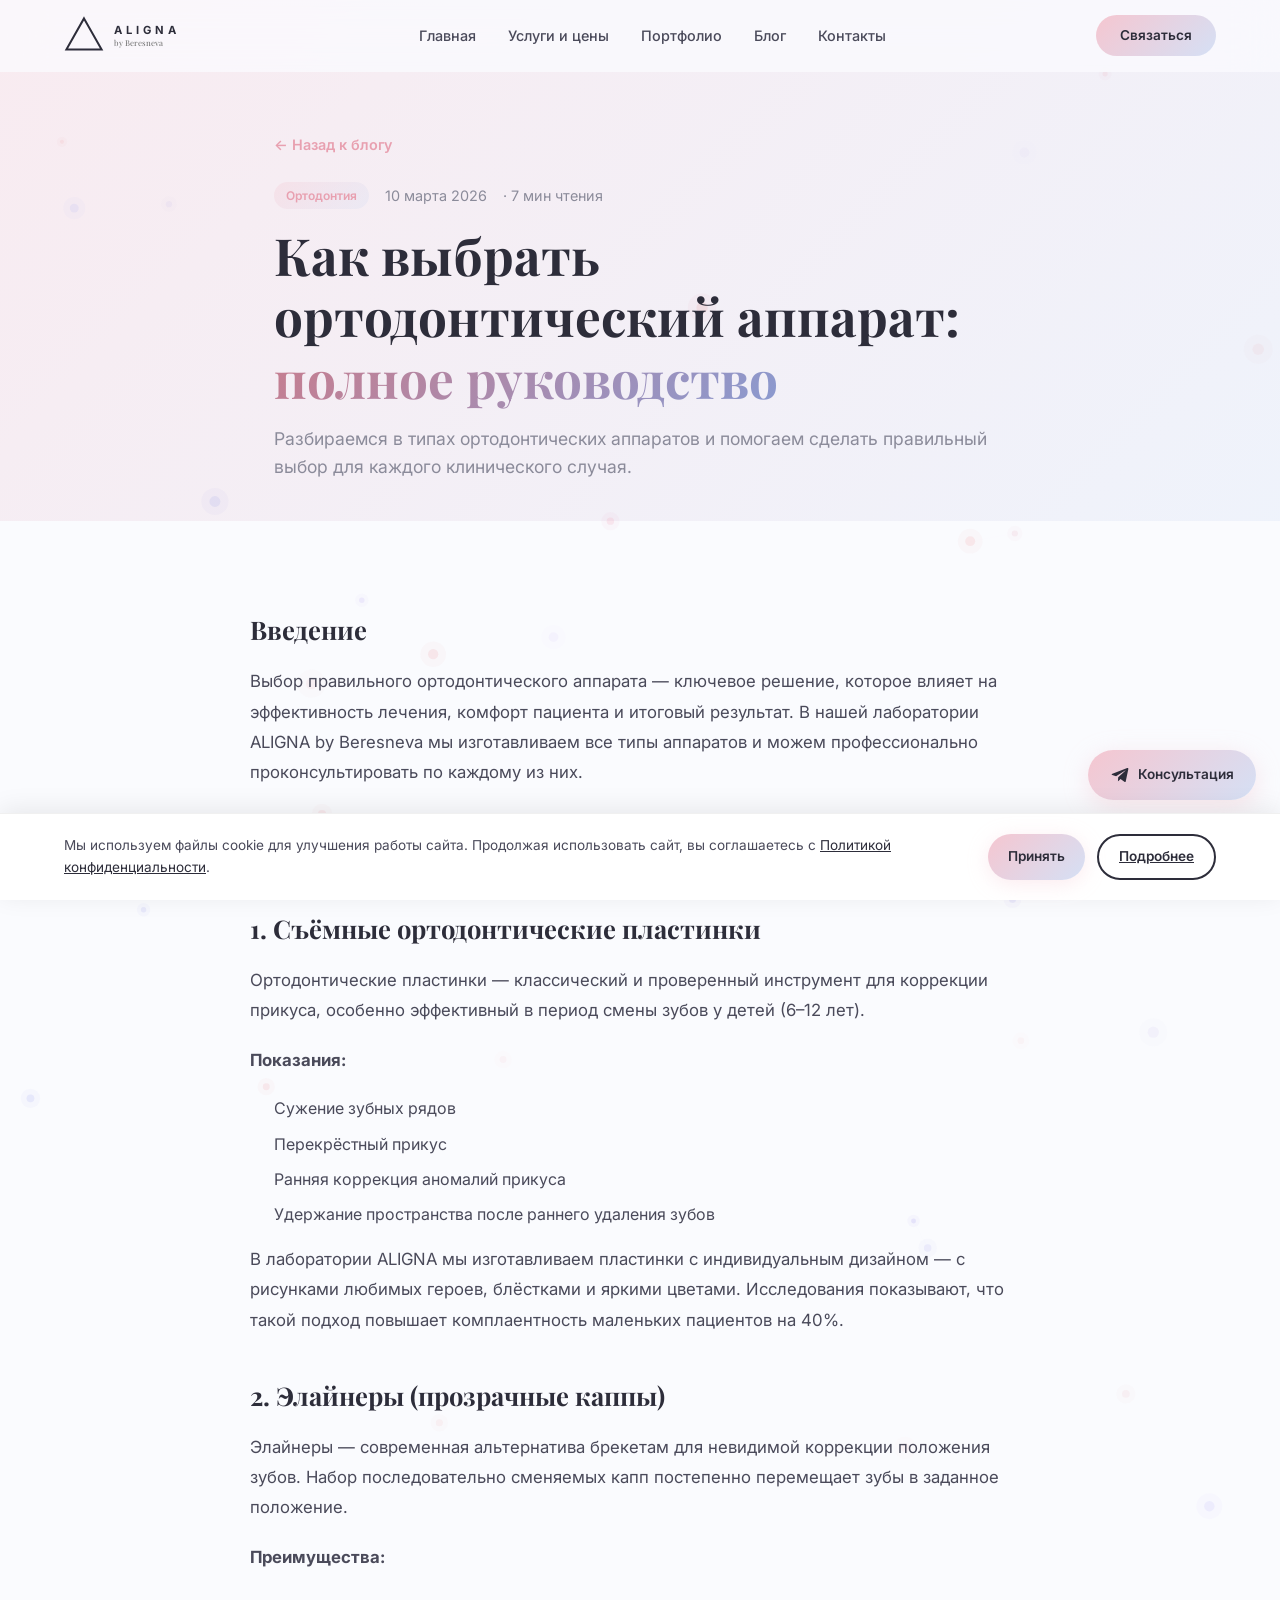
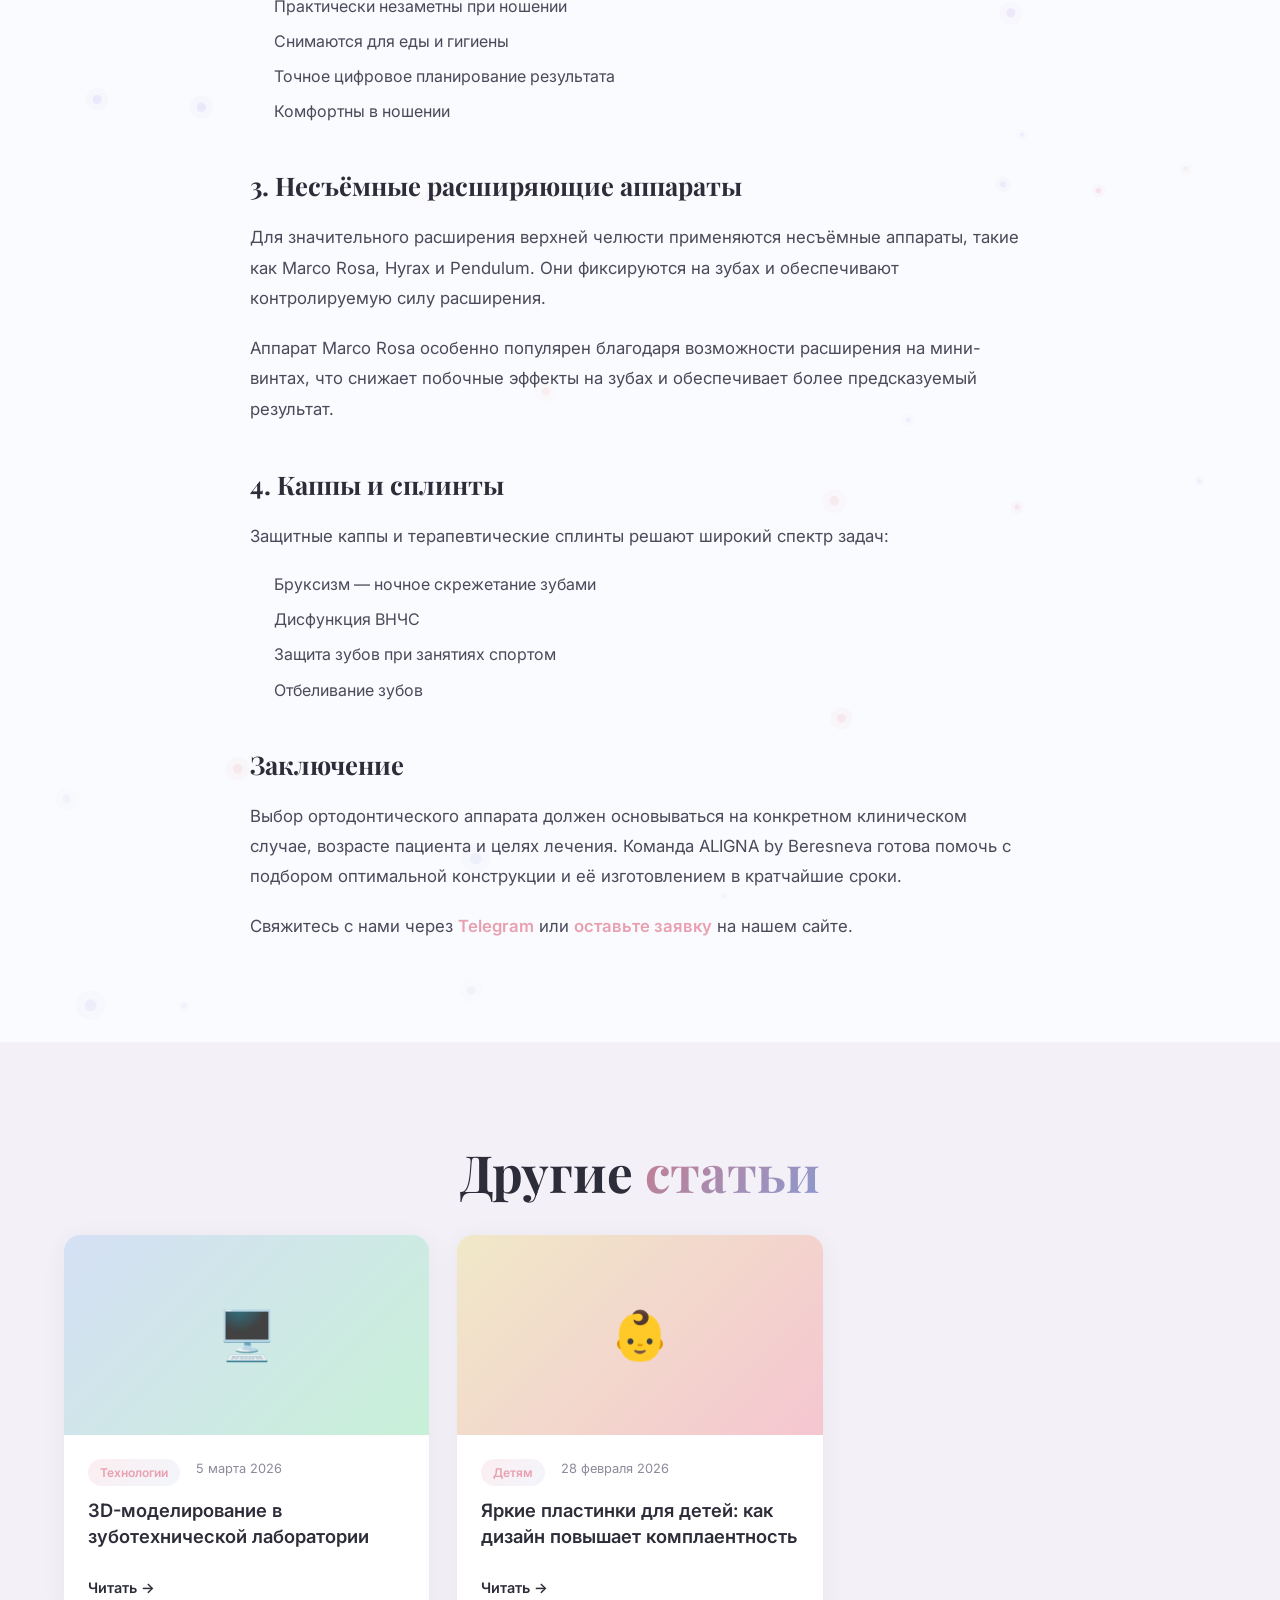
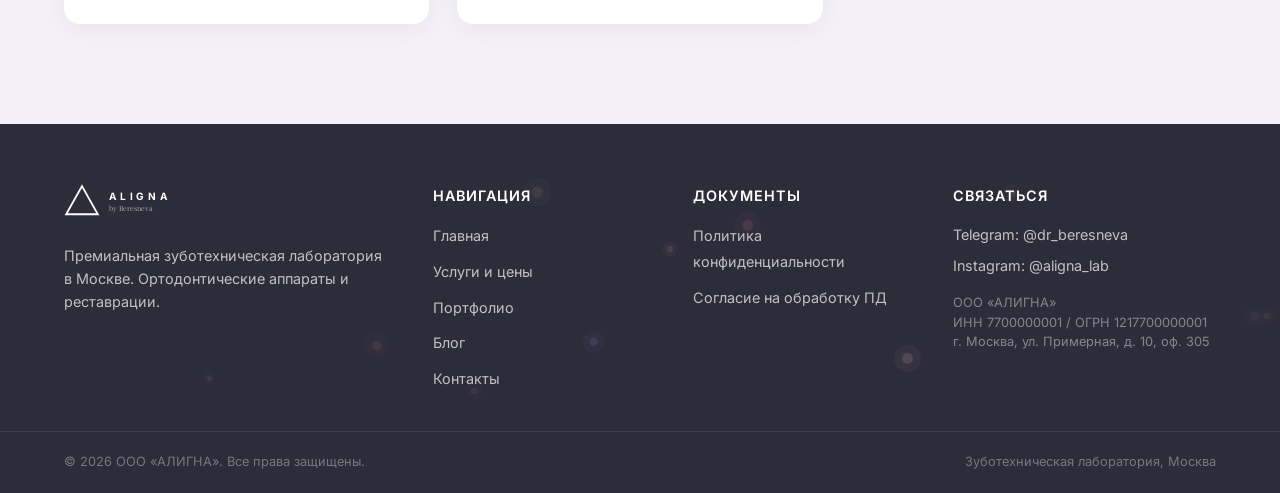
==== blog-post.html @ 059d2456 "ALIGNA Lab website v3" ====
<!DOCTYPE html>
<html lang="ru">
<head>
    <meta charset="UTF-8">
    <meta name="viewport" content="width=device-width, initial-scale=1.0">
    <title>Как выбрать ортодонтический аппарат — Блог ALIGNA</title>
    <meta name="description" content="Полное руководство по выбору ортодонтического аппарата. Сравниваем элайнеры, пластинки и несъёмные аппараты для разных клинических случаев.">
    <link rel="stylesheet" href="styles.css">
</head>
<body>
    <div class="preloader" id="preloader"><div class="preloader-spinner"></div></div>

    <section class="blog-post-hero">
        <div class="container" style="max-width: 780px;">
            <a href="blog.html" style="color: var(--pink-dark); font-weight: 600; font-size: 0.9rem;">← Назад к блогу</a>
            <div class="blog-post-meta" style="margin-top: 24px;">
                <span class="blog-card-tag">Ортодонтия</span>
                <span style="color: var(--gray); font-size: 0.9rem;">10 марта 2026</span>
                <span style="color: var(--gray); font-size: 0.9rem;">· 7 мин чтения</span>
            </div>
            <h1 class="section-title" style="margin-top: 12px;">Как выбрать ортодонтический аппарат: <span>полное руководство</span></h1>
            <p class="section-subtitle" style="max-width: 100%;">Разбираемся в типах ортодонтических аппаратов и помогаем сделать правильный выбор для каждого клинического случая.</p>
        </div>
    </section>

    <article class="blog-post-content container">
        <h2>Введение</h2>
        <p>Выбор правильного ортодонтического аппарата — ключевое решение, которое влияет на эффективность лечения, комфорт пациента и итоговый результат. В нашей лаборатории ALIGNA by Beresneva мы изготавливаем все типы аппаратов и можем профессионально проконсультировать по каждому из них.</p>
        <p>В этой статье мы подробно разберём основные типы ортодонтических конструкций, их показания и преимущества.</p>

        <h2>1. Съёмные ортодонтические пластинки</h2>
        <p>Ортодонтические пластинки — классический и проверенный инструмент для коррекции прикуса, особенно эффективный в период смены зубов у детей (6–12 лет).</p>
        <p><strong>Показания:</strong></p>
        <ul>
            <li>Сужение зубных рядов</li>
            <li>Перекрёстный прикус</li>
            <li>Ранняя коррекция аномалий прикуса</li>
            <li>Удержание пространства после раннего удаления зубов</li>
        </ul>
        <p>В лаборатории ALIGNA мы изготавливаем пластинки с индивидуальным дизайном — с рисунками любимых героев, блёстками и яркими цветами. Исследования показывают, что такой подход повышает комплаентность маленьких пациентов на 40%.</p>

        <h2>2. Элайнеры (прозрачные каппы)</h2>
        <p>Элайнеры — современная альтернатива брекетам для невидимой коррекции положения зубов. Набор последовательно сменяемых капп постепенно перемещает зубы в заданное положение.</p>
        <p><strong>Преимущества:</strong></p>
        <ul>
            <li>Практически незаметны при ношении</li>
            <li>Снимаются для еды и гигиены</li>
            <li>Точное цифровое планирование результата</li>
            <li>Комфортны в ношении</li>
        </ul>

        <h2>3. Несъёмные расширяющие аппараты</h2>
        <p>Для значительного расширения верхней челюсти применяются несъёмные аппараты, такие как Marco Rosa, Hyrax и Pendulum. Они фиксируются на зубах и обеспечивают контролируемую силу расширения.</p>
        <p>Аппарат Marco Rosa особенно популярен благодаря возможности расширения на мини-винтах, что снижает побочные эффекты на зубах и обеспечивает более предсказуемый результат.</p>

        <h2>4. Каппы и сплинты</h2>
        <p>Защитные каппы и терапевтические сплинты решают широкий спектр задач:</p>
        <ul>
            <li>Бруксизм — ночное скрежетание зубами</li>
            <li>Дисфункция ВНЧС</li>
            <li>Защита зубов при занятиях спортом</li>
            <li>Отбеливание зубов</li>
        </ul>

        <h2>Заключение</h2>
        <p>Выбор ортодонтического аппарата должен основываться на конкретном клиническом случае, возрасте пациента и целях лечения. Команда ALIGNA by Beresneva готова помочь с подбором оптимальной конструкции и её изготовлением в кратчайшие сроки.</p>
        <p>Свяжитесь с нами через <a href="https://t.me/dr_beresneva" target="_blank" style="color: var(--pink-dark); font-weight: 600;">Telegram</a> или <a href="contacts.html" style="color: var(--pink-dark); font-weight: 600;">оставьте заявку</a> на нашем сайте.</p>
    </article>

    <section class="section" style="background: var(--bg-alt);">
        <div class="container text-center">
            <h2 class="section-title">Другие <span>статьи</span></h2>
            <div class="blog-grid" style="margin-top: 32px; text-align: left;">
                <article class="blog-card">
                    <div class="blog-card-image" style="background: linear-gradient(135deg, #d5e0f5, #c8f0d8); display:flex; align-items:center; justify-content:center; font-size:3rem;">🖥️</div>
                    <div class="blog-card-body">
                        <div class="blog-card-meta">
                            <span class="blog-card-tag">Технологии</span>
                            <span>5 марта 2026</span>
                        </div>
                        <h3>3D-моделирование в зуботехнической лаборатории</h3>
                        <a href="blog-post.html" class="blog-card-link">Читать →</a>
                    </div>
                </article>
                <article class="blog-card">
                    <div class="blog-card-image" style="background: linear-gradient(135deg, #f0e8c8, #f5c6d0); display:flex; align-items:center; justify-content:center; font-size:3rem;">👶</div>
                    <div class="blog-card-body">
                        <div class="blog-card-meta">
                            <span class="blog-card-tag">Детям</span>
                            <span>28 февраля 2026</span>
                        </div>
                        <h3>Яркие пластинки для детей: как дизайн повышает комплаентность</h3>
                        <a href="blog-post.html" class="blog-card-link">Читать →</a>
                    </div>
                </article>
            </div>
        </div>
    </section>

    <script src="components.js"></script>
    <script src="script.js"></script>
</body>
</html>
---- styles.css ----
/* ===== ALIGNA Lab — Complete Stylesheet v2 ===== */

/* ── Google Fonts ── */
@import url('https://fonts.googleapis.com/css2?family=Inter:wght@300;400;500;600;700&family=Playfair+Display:ital,wght@0,400;0,600;0,700;1,400&display=swap');

/* ── Design Tokens ── */
:root {
    --pink: #F5C6D0;
    --pink-dark: #E8A0B0;
    --lavender: #D5E0F5;
    --lavender-dark: #B8C8E8;
    --bg: #FAFBFE;
    --bg-alt: #F3F0F8;
    --dark: #2D2D3A;
    --dark-light: #4A4A5A;
    --gray: #8B8B9A;
    --white: #FFFFFF;
    --gradient: linear-gradient(135deg, var(--pink), var(--lavender));
    --gradient-soft: linear-gradient(135deg, rgba(245,198,208,0.3), rgba(213,224,245,0.3));
    --gradient-text: linear-gradient(135deg, #C77D8E, #8A9AD0);
    --shadow: 0 4px 24px rgba(45,45,58,0.06);
    --shadow-lg: 0 12px 48px rgba(45,45,58,0.10);
    --shadow-glow: 0 0 40px rgba(245,198,208,0.3);
    --glass: rgba(255,255,255,0.65);
    --glass-border: rgba(255,255,255,0.35);
    --radius: 16px;
    --radius-sm: 10px;
    --radius-lg: 24px;
    --header-h: 72px;
    --transition: 0.35s cubic-bezier(0.4,0,0.2,1);
    --font: 'Inter', system-ui, sans-serif;
    --font-display: 'Playfair Display', Georgia, serif;
}

/* ── Reset ── */
*, *::before, *::after { box-sizing: border-box; margin: 0; padding: 0; }
html { scroll-behavior: smooth; font-size: 16px; }
body {
    font-family: var(--font);
    color: var(--dark);
    background: var(--bg);
    line-height: 1.6;
    overflow-x: hidden;
    -webkit-font-smoothing: antialiased;
}
a { color: inherit; text-decoration: none; }
img { max-width: 100%; height: auto; display: block; }
ul { list-style: none; }
button { cursor: pointer; border: none; background: none; font: inherit; }

/* ── Particles Canvas ── */
.particles-canvas {
    position: absolute;
    top: 0; left: 0;
    width: 100%; height: 100%;
    pointer-events: none;
    z-index: 0;
}

/* ── Utility ── */
.container { max-width: 1200px; margin: 0 auto; padding: 0 24px; position: relative; z-index: 1; }
.section { padding: 100px 0; position: relative; }
.section-label {
    display: inline-block;
    padding: 8px 20px;
    background: rgba(245,198,208,0.2);
    border-radius: 30px;
    font-size: 0.75rem;
    font-weight: 600;
    letter-spacing: 3px;
    text-transform: uppercase;
    color: var(--pink-dark);
    margin-bottom: 20px;
}
.section-title {
    font-family: var(--font-display);
    font-size: clamp(2rem, 5vw, 3.2rem);
    font-weight: 700;
    line-height: 1.2;
    margin-bottom: 16px;
}
.section-title span {
    background: var(--gradient-text);
    -webkit-background-clip: text;
    -webkit-text-fill-color: transparent;
    background-clip: text;
}
.section-subtitle {
    font-size: 1.1rem;
    color: var(--gray);
    max-width: 600px;
}
.text-center { text-align: center; }
.text-center .section-subtitle { margin: 0 auto; }

/* ── Buttons ── */
.btn {
    display: inline-flex;
    align-items: center;
    justify-content: center;
    gap: 8px;
    padding: 14px 32px;
    border-radius: 50px;
    font-weight: 600;
    font-size: 0.95rem;
    transition: var(--transition);
    white-space: nowrap;
}
.btn-primary {
    background: var(--gradient);
    color: var(--dark);
    box-shadow: 0 4px 20px rgba(245,198,208,0.35);
}
.btn-primary:hover { transform: translateY(-2px); box-shadow: var(--shadow-glow); }
.btn-outline {
    border: 2px solid var(--dark);
    color: var(--dark);
    background: transparent;
}
.btn-outline:hover { background: var(--dark); color: var(--white); }
.btn-header {
    padding: 10px 24px;
    background: var(--gradient);
    color: var(--dark);
    border-radius: 50px;
    font-weight: 600;
    font-size: 0.85rem;
}
.btn-header:hover { transform: translateY(-1px); box-shadow: var(--shadow-glow); }
.btn-sm { padding: 10px 20px; font-size: 0.85rem; }
.btn-white {
    background: var(--white);
    color: var(--dark);
}
.btn-white:hover { transform: translateY(-2px); box-shadow: var(--shadow-lg); }

/* ── Header ── */
.header {
    position: fixed;
    top: 0; left: 0; right: 0;
    z-index: 100;
    height: var(--header-h);
    background: rgba(250,251,254,0.8);
    backdrop-filter: blur(20px);
    -webkit-backdrop-filter: blur(20px);
    border-bottom: 1px solid transparent;
    transition: var(--transition);
}
.header.scrolled {
    background: rgba(250,251,254,0.95);
    border-bottom-color: rgba(0,0,0,0.06);
    box-shadow: 0 2px 20px rgba(0,0,0,0.04);
}
.header-inner {
    display: flex;
    align-items: center;
    justify-content: space-between;
    height: 100%;
}
.logo { display: flex; align-items: center; }
.logo-svg { height: 40px; width: auto; }
.nav-list { display: flex; gap: 32px; }
.nav-link {
    font-size: 0.9rem;
    font-weight: 500;
    color: var(--dark-light);
    position: relative;
    padding: 4px 0;
    transition: var(--transition);
}
.nav-link::after {
    content: '';
    position: absolute;
    bottom: -2px; left: 0;
    width: 0; height: 2px;
    background: var(--gradient);
    border-radius: 2px;
    transition: width 0.3s ease;
}
.nav-link:hover, .nav-link.active { color: var(--dark); }
.nav-link:hover::after, .nav-link.active::after { width: 100%; }

/* ── Burger ── */
.burger { display: none; width: 32px; height: 24px; position: relative; z-index: 110; }
.burger span {
    display: block; width: 100%; height: 2px;
    background: var(--dark); border-radius: 2px;
    position: absolute; left: 0;
    transition: var(--transition);
}
.burger span:nth-child(1) { top: 0; }
.burger span:nth-child(2) { top: 50%; transform: translateY(-50%); }
.burger span:nth-child(3) { bottom: 0; }
.burger.active span:nth-child(1) { top: 50%; transform: translateY(-50%) rotate(45deg); }
.burger.active span:nth-child(2) { opacity: 0; }
.burger.active span:nth-child(3) { bottom: 50%; transform: translateY(50%) rotate(-45deg); }

/* ── Mobile Menu ── */
.mobile-menu {
    position: fixed;
    top: 0; right: -100%;
    width: 100%; height: 100vh;
    background: rgba(250,251,254,0.98);
    backdrop-filter: blur(20px);
    z-index: 99;
    display: flex;
    align-items: center;
    justify-content: center;
    transition: right 0.4s cubic-bezier(0.4,0,0.2,1);
}
.mobile-menu.active { right: 0; }
.mobile-menu-list { text-align: center; }
.mobile-menu-link {
    display: block;
    font-family: var(--font-display);
    font-size: 2rem;
    padding: 16px 0;
    color: var(--dark);
    transition: var(--transition);
}
.mobile-menu-link:hover { color: var(--pink-dark); }

/* ── Preloader ── */
.preloader {
    position: fixed;
    inset: 0;
    z-index: 9999;
    background: var(--bg);
    display: flex;
    align-items: center;
    justify-content: center;
    transition: opacity 0.5s, visibility 0.5s;
}
.preloader.loaded { opacity: 0; visibility: hidden; pointer-events: none; }
.preloader-spinner {
    width: 48px; height: 48px;
    border: 3px solid var(--lavender);
    border-top-color: var(--pink);
    border-radius: 50%;
    animation: spin 0.8s linear infinite;
}
@keyframes spin { to { transform: rotate(360deg); } }

/* ── Hero ── */
.hero {
    min-height: 100vh;
    display: flex;
    align-items: center;
    padding-top: var(--header-h);
    position: relative;
    overflow: hidden;
}
.hero-bg {
    position: absolute;
    inset: 0;
    background: var(--gradient-soft);
    z-index: 0;
}
.hero-content {
    position: relative;
    z-index: 2;
    max-width: 700px;
}
.hero-label {
    display: inline-block;
    padding: 8px 20px;
    background: var(--white);
    border-radius: 30px;
    font-size: 0.8rem;
    font-weight: 600;
    color: var(--pink-dark);
    letter-spacing: 2px;
    text-transform: uppercase;
    margin-bottom: 24px;
    box-shadow: var(--shadow);
}
.hero-title {
    font-family: var(--font-display);
    font-size: clamp(2.8rem, 6vw, 4.5rem);
    font-weight: 700;
    line-height: 1.1;
    margin-bottom: 24px;
}
.hero-title span {
    background: var(--gradient-text);
    -webkit-background-clip: text;
    -webkit-text-fill-color: transparent;
    background-clip: text;
}
.hero-text {
    font-size: 1.15rem;
    color: var(--gray);
    line-height: 1.7;
    margin-bottom: 36px;
    max-width: 560px;
}
.hero-actions { display: flex; gap: 16px; flex-wrap: wrap; }
.hero-image {
    position: absolute;
    right: 2%;
    top: 55%;
    transform: translateY(-50%);
    width: 38%;
    max-width: 480px;
    z-index: 1;
    border-radius: var(--radius-lg);
    overflow: hidden;
    box-shadow: var(--shadow-lg);
}
.hero-image img {
    width: 100%;
    height: 100%;
    object-fit: cover;
}

/* ── Stats ── */
.stats {
    padding: 60px 0;
    background: var(--gradient-soft);
}
.stats-grid {
    display: grid;
    grid-template-columns: repeat(4, 1fr);
    gap: 32px;
    text-align: center;
}
.stat-item {}
.stat-number {
    font-family: var(--font-display);
    font-size: clamp(2.2rem, 4vw, 3.2rem);
    font-weight: 700;
    color: var(--dark);
    line-height: 1;
    margin-bottom: 8px;
}
.stat-label {
    font-size: 0.9rem;
    color: var(--gray);
}

/* ── About ── */
.about-grid {
    display: grid;
    grid-template-columns: 1fr 1fr;
    gap: 60px;
    align-items: center;
}
.about-image {
    border-radius: var(--radius-lg);
    overflow: hidden;
    box-shadow: var(--shadow-lg);
}
.about-image img { width: 100%; height: 100%; object-fit: cover; aspect-ratio: 4/3; }
.about-content {}
.about-text { font-size: 1.05rem; color: var(--dark-light); margin-bottom: 24px; line-height: 1.8; }
.about-features { display: flex; flex-direction: column; gap: 16px; margin-top: 32px; }
.about-feature {
    display: flex; gap: 16px; align-items: flex-start;
    padding: 16px 20px;
    background: var(--glass);
    backdrop-filter: blur(10px);
    border: 1px solid var(--glass-border);
    border-radius: var(--radius-sm);
    transition: var(--transition);
}
.about-feature:hover { transform: translateX(8px); box-shadow: var(--shadow); }
.about-feature-icon {
    width: 44px; height: 44px; min-width: 44px;
    border-radius: 12px;
    background: var(--gradient);
    display: flex; align-items: center; justify-content: center;
    font-size: 1.2rem;
}
.about-feature h4 { font-size: 0.95rem; font-weight: 600; margin-bottom: 4px; }
.about-feature p { font-size: 0.85rem; color: var(--gray); }

/* ── Services Cards (Home) ── */
.services-grid {
    display: grid;
    grid-template-columns: repeat(3, 1fr);
    gap: 24px;
    margin-top: 48px;
}
.service-card {
    background: var(--glass);
    backdrop-filter: blur(10px);
    border: 1px solid var(--glass-border);
    border-radius: var(--radius);
    padding: 32px 28px;
    transition: var(--transition);
    position: relative;
    overflow: hidden;
}
.service-card::before {
    content: '';
    position: absolute;
    top: 0; left: 0; right: 0;
    height: 3px;
    background: var(--gradient);
    opacity: 0;
    transition: var(--transition);
}
.service-card:hover {
    transform: translateY(-6px);
    box-shadow: var(--shadow-lg);
}
.service-card:hover::before { opacity: 1; }
.service-card-icon {
    width: 56px; height: 56px;
    border-radius: 14px;
    background: var(--gradient-soft);
    display: flex; align-items: center; justify-content: center;
    margin-bottom: 20px;
    font-size: 1.4rem;
    color: var(--pink-dark);
}
.service-card h3 { font-size: 1.1rem; font-weight: 600; margin-bottom: 12px; }
.service-card p { font-size: 0.9rem; color: var(--gray); line-height: 1.6; margin-bottom: 16px; }
.service-card-price {
    font-size: 0.85rem;
    font-weight: 600;
    color: var(--pink-dark);
}
.service-card-link {
    display: inline-flex;
    align-items: center;
    gap: 6px;
    font-size: 0.85rem;
    font-weight: 600;
    color: var(--dark);
    margin-top: 12px;
    transition: var(--transition);
}
.service-card-link:hover { color: var(--pink-dark); gap: 10px; }

/* ── Services Page: Pricing Tables ── */
.services-page-layout {
    display: grid;
    grid-template-columns: 260px 1fr;
    gap: 48px;
    align-items: start;
}
.services-sidebar {
    position: sticky;
    top: calc(var(--header-h) + 24px);
    background: var(--white);
    border-radius: var(--radius);
    padding: 24px;
    box-shadow: var(--shadow);
}
.sidebar-link {
    display: block;
    padding: 10px 16px;
    border-radius: var(--radius-sm);
    font-size: 0.9rem;
    font-weight: 500;
    color: var(--dark-light);
    transition: var(--transition);
    margin-bottom: 4px;
}
.sidebar-link:hover, .sidebar-link.active {
    background: var(--gradient-soft);
    color: var(--dark);
    font-weight: 600;
}
.price-category { margin-bottom: 48px; scroll-margin-top: calc(var(--header-h) + 24px); }
.price-category h2 {
    font-family: var(--font-display);
    font-size: 1.6rem;
    margin-bottom: 8px;
}
.price-category > p { color: var(--gray); font-size: 0.95rem; margin-bottom: 24px; }
.price-table {
    width: 100%;
    border-collapse: collapse;
    background: var(--white);
    border-radius: var(--radius);
    overflow: hidden;
    box-shadow: var(--shadow);
}
.price-table thead { background: var(--gradient-soft); }
.price-table th {
    padding: 14px 20px;
    text-align: left;
    font-weight: 600;
    font-size: 0.85rem;
    text-transform: uppercase;
    letter-spacing: 1px;
    color: var(--dark-light);
}
.price-table td {
    padding: 14px 20px;
    font-size: 0.95rem;
    border-bottom: 1px solid rgba(0,0,0,0.04);
}
.price-table tr:last-child td { border-bottom: none; }
.price-table tr:hover { background: rgba(245,198,208,0.05); }
.price-table .price { font-weight: 600; color: var(--dark); white-space: nowrap; }
.price-table .timeline { color: var(--gray); font-size: 0.85rem; white-space: nowrap; }

/* ── Portfolio ── */
.filter-bar {
    display: flex;
    gap: 12px;
    flex-wrap: wrap;
    justify-content: center;
    margin: 32px 0 40px;
}
.filter-btn {
    padding: 10px 24px;
    border-radius: 30px;
    font-size: 0.85rem;
    font-weight: 600;
    color: var(--dark-light);
    background: var(--white);
    border: 1px solid rgba(0,0,0,0.08);
    transition: var(--transition);
}
.filter-btn:hover, .filter-btn.active {
    background: var(--gradient);
    color: var(--dark);
    border-color: transparent;
}
.portfolio-grid {
    display: grid;
    grid-template-columns: repeat(auto-fill, minmax(280px, 1fr));
    gap: 20px;
}
.portfolio-item {
    border-radius: var(--radius);
    overflow: hidden;
    cursor: pointer;
    transition: var(--transition);
    position: relative;
    aspect-ratio: 1;
}
.portfolio-item::after {
    content: '';
    position: absolute;
    inset: 0;
    background: linear-gradient(180deg, transparent 50%, rgba(45,45,58,0.5));
    opacity: 0;
    transition: var(--transition);
}
.portfolio-item:hover::after { opacity: 1; }
.portfolio-item:hover { transform: scale(1.02); box-shadow: var(--shadow-lg); }
.portfolio-item img { width: 100%; height: 100%; object-fit: cover; }
.portfolio-item-label {
    position: absolute;
    bottom: 16px; left: 16px;
    color: var(--white);
    font-weight: 600;
    font-size: 0.9rem;
    z-index: 2;
    opacity: 0;
    transform: translateY(8px);
    transition: var(--transition);
}
.portfolio-item:hover .portfolio-item-label { opacity: 1; transform: translateY(0); }

/* ── Lightbox ── */
.lightbox {
    position: fixed;
    inset: 0;
    z-index: 1000;
    background: rgba(0,0,0,0.9);
    display: flex;
    align-items: center;
    justify-content: center;
    opacity: 0;
    visibility: hidden;
    transition: 0.3s;
    cursor: pointer;
}
.lightbox.active { opacity: 1; visibility: visible; }
.lightbox-img { max-width: 90%; max-height: 85vh; border-radius: var(--radius-sm); cursor: default; }
.lightbox-caption {
    position: absolute;
    bottom: 24px;
    color: var(--white);
    font-size: 1rem;
    text-align: center;
}
.lightbox-close {
    position: absolute;
    top: 24px; right: 24px;
    font-size: 2rem;
    color: var(--white);
    cursor: pointer;
    width: 48px; height: 48px;
    display: flex; align-items: center; justify-content: center;
}

/* ── Process Timeline ── */
.timeline { max-width: 700px; margin: 48px auto 0; position: relative; }
.timeline::before {
    content: '';
    position: absolute;
    top: 32px; bottom: 32px; left: 31px;
    width: 2px;
    background: var(--gradient);
    z-index: 0;
}
.timeline-step {
    display: flex;
    gap: 24px;
    align-items: flex-start;
    margin-bottom: 40px;
    position: relative;
}
.timeline-step:last-child { margin-bottom: 0; }
.timeline-num {
    width: 64px; height: 64px; min-width: 64px;
    border-radius: 50%;
    background: var(--bg-alt);
    border: 3px solid var(--pink);
    display: flex; align-items: center; justify-content: center;
    font-family: var(--font-display);
    font-size: 1.3rem;
    font-weight: 700;
    color: var(--pink-dark);
    z-index: 2;
    position: relative;
}
.timeline-content { padding-top: 16px; }
.timeline-content h3 { font-size: 1.1rem; font-weight: 600; margin-bottom: 6px; }
.timeline-content p { font-size: 0.95rem; color: var(--gray); line-height: 1.6; }

/* ── CTA Section ── */
.cta-section {
    padding: 80px 0;
    background: var(--gradient);
    text-align: center;
    position: relative;
}
.cta-section h2 {
    font-family: var(--font-display);
    font-size: clamp(1.8rem, 4vw, 2.8rem);
    font-weight: 700;
    margin-bottom: 16px;
    color: var(--dark);
}
.cta-section p { color: var(--dark-light); font-size: 1.1rem; margin-bottom: 32px; }
.cta-actions { display: flex; gap: 16px; justify-content: center; flex-wrap: wrap; }

/* ── Blog Cards ── */
.blog-grid {
    display: grid;
    grid-template-columns: repeat(auto-fill, minmax(320px, 1fr));
    gap: 28px;
    margin-top: 40px;
}
.blog-card {
    background: var(--white);
    border-radius: var(--radius);
    overflow: hidden;
    box-shadow: var(--shadow);
    transition: var(--transition);
}
.blog-card:hover { transform: translateY(-6px); box-shadow: var(--shadow-lg); }
.blog-card-image {
    height: 200px;
    background: var(--gradient-soft);
    overflow: hidden;
}
.blog-card-image img { width: 100%; height: 100%; object-fit: cover; transition: transform 0.5s; }
.blog-card:hover .blog-card-image img { transform: scale(1.05); }
.blog-card-body { padding: 24px; }
.blog-card-meta {
    display: flex;
    gap: 16px;
    font-size: 0.8rem;
    color: var(--gray);
    margin-bottom: 12px;
}
.blog-card-tag {
    padding: 4px 12px;
    background: var(--gradient-soft);
    border-radius: 20px;
    font-size: 0.75rem;
    font-weight: 600;
    color: var(--pink-dark);
}
.blog-card h3 { font-size: 1.15rem; font-weight: 600; margin-bottom: 10px; line-height: 1.4; }
.blog-card p { font-size: 0.9rem; color: var(--gray); line-height: 1.6; }
.blog-card-link {
    display: inline-flex;
    align-items: center;
    gap: 6px;
    margin-top: 16px;
    font-weight: 600;
    font-size: 0.9rem;
    color: var(--dark);
    transition: var(--transition);
}
.blog-card-link:hover { gap: 10px; color: var(--pink-dark); }

/* ── Blog Post Page ── */
.blog-post-hero {
    padding: calc(var(--header-h) + 60px) 0 40px;
    background: var(--gradient-soft);
}
.blog-post-meta { display: flex; gap: 16px; align-items: center; margin-bottom: 16px; flex-wrap: wrap; }
.blog-post-content {
    max-width: 780px;
    margin: 0 auto;
    padding: 48px 0 80px;
}
.blog-post-content h2 {
    font-family: var(--font-display);
    font-size: 1.6rem;
    margin: 40px 0 16px;
}
.blog-post-content p { font-size: 1.05rem; line-height: 1.8; margin-bottom: 20px; color: var(--dark-light); }
.blog-post-content ul, .blog-post-content ol {
    margin: 16px 0;
    padding-left: 24px;
}
.blog-post-content li { margin-bottom: 8px; line-height: 1.7; color: var(--dark-light); }

/* ── Contacts ── */
.contacts-grid {
    display: grid;
    grid-template-columns: 1fr 1fr;
    gap: 48px;
    align-items: start;
}
.contact-info-list { display: flex; flex-direction: column; gap: 20px; margin-top: 32px; }
.contact-info-item {
    display: flex; gap: 16px; align-items: flex-start;
    padding: 20px;
    background: var(--glass);
    backdrop-filter: blur(10px);
    border: 1px solid var(--glass-border);
    border-radius: var(--radius-sm);
    transition: var(--transition);
}
.contact-info-item:hover { transform: translateX(6px); box-shadow: var(--shadow); }
.contact-icon {
    width: 48px; height: 48px; min-width: 48px;
    border-radius: 12px;
    background: var(--gradient);
    display: flex; align-items: center; justify-content: center;
    font-size: 1.2rem;
}
.contact-info-item h4 { font-size: 0.95rem; font-weight: 600; margin-bottom: 4px; }
.contact-info-item p, .contact-info-item a { font-size: 0.9rem; color: var(--gray); }
.contact-info-item a:hover { color: var(--dark); }

/* ── Contact Form ── */
.contact-form {
    background: var(--white);
    padding: 40px;
    border-radius: var(--radius);
    box-shadow: var(--shadow);
}
.contact-form h3 {
    font-family: var(--font-display);
    font-size: 1.5rem;
    margin-bottom: 24px;
}
.form-group { margin-bottom: 20px; }
.form-group label {
    display: block;
    font-size: 0.85rem;
    font-weight: 600;
    margin-bottom: 8px;
    color: var(--dark-light);
}
.form-group input,
.form-group textarea,
.form-group select {
    width: 100%;
    padding: 14px 18px;
    border: 1px solid rgba(0,0,0,0.1);
    border-radius: var(--radius-sm);
    font-size: 0.95rem;
    font-family: var(--font);
    transition: var(--transition);
    background: var(--bg);
}
.form-group input:focus,
.form-group textarea:focus,
.form-group select:focus {
    outline: none;
    border-color: var(--pink);
    box-shadow: 0 0 0 3px rgba(245,198,208,0.2);
}
.form-group textarea { resize: vertical; min-height: 120px; }
.form-row { display: grid; grid-template-columns: 1fr 1fr; gap: 16px; }
.form-consent {
    display: flex;
    gap: 10px;
    align-items: flex-start;
    font-size: 0.85rem;
    color: var(--gray);
    margin-bottom: 20px;
}
.form-consent input[type="checkbox"] {
    width: 18px; height: 18px; min-width: 18px;
    margin-top: 2px;
    accent-color: var(--pink);
}
.form-consent a { color: var(--dark); text-decoration: underline; }
.form-success { text-align: center; padding: 40px 0; }
.form-success-icon {
    width: 64px; height: 64px;
    border-radius: 50%;
    background: var(--gradient);
    display: flex; align-items: center; justify-content: center;
    font-size: 1.5rem;
    margin: 0 auto 16px;
}
.form-success h3 { font-family: var(--font-display); font-size: 1.5rem; margin-bottom: 8px; }
.form-success p { color: var(--gray); }

/* ── Legal Pages ── */
.legal-page {
    padding: calc(var(--header-h) + 60px) 0 80px;
}
.legal-page h1 {
    font-family: var(--font-display);
    font-size: clamp(1.8rem, 4vw, 2.5rem);
    margin-bottom: 8px;
}
.legal-page .legal-date { color: var(--gray); font-size: 0.9rem; margin-bottom: 32px; }
.legal-content h2 { font-size: 1.3rem; font-weight: 600; margin: 32px 0 12px; }
.legal-content p, .legal-content li { font-size: 0.95rem; color: var(--dark-light); line-height: 1.8; margin-bottom: 12px; }
.legal-content ul { padding-left: 20px; }
.legal-content li { margin-bottom: 8px; list-style: disc; }

/* ── Cookie Banner ── */
.cookie-banner {
    position: fixed;
    bottom: 0; left: 0; right: 0;
    z-index: 500;
    background: var(--white);
    border-top: 1px solid rgba(0,0,0,0.06);
    box-shadow: 0 -4px 24px rgba(0,0,0,0.08);
    padding: 20px 0;
    transform: translateY(100%);
    transition: transform 0.4s cubic-bezier(0.4,0,0.2,1);
}
.cookie-banner.visible { transform: translateY(0); }
.cookie-banner-inner {
    max-width: 1200px;
    margin: 0 auto;
    padding: 0 24px;
    display: flex;
    align-items: center;
    justify-content: space-between;
    gap: 24px;
}
.cookie-banner-inner p { font-size: 0.85rem; color: var(--dark-light); }
.cookie-banner-inner a { text-decoration: underline; color: var(--dark); }
.cookie-banner-actions { display: flex; gap: 12px; flex-shrink: 0; }

/* ── Footer ── */
.footer {
    background: var(--dark);
    color: rgba(255,255,255,0.7);
    padding: 60px 0 0;
}
.footer-inner {
    display: grid;
    grid-template-columns: 1.5fr 1fr 1fr 1.2fr;
    gap: 40px;
}
.footer-logo { height: 36px; width: auto; margin-bottom: 16px; }
.footer-desc { font-size: 0.9rem; line-height: 1.6; }
.footer-links h4, .footer-contact h4 {
    color: var(--white);
    font-size: 0.9rem;
    font-weight: 600;
    margin-bottom: 16px;
    text-transform: uppercase;
    letter-spacing: 1px;
}
.footer-links ul { display: flex; flex-direction: column; gap: 10px; }
.footer-links a {
    font-size: 0.9rem;
    transition: var(--transition);
}
.footer-links a:hover { color: var(--white); }
.footer-contact a {
    display: block;
    font-size: 0.9rem;
    margin-bottom: 8px;
    transition: var(--transition);
}
.footer-contact a:hover { color: var(--white); }
.footer-legal {
    font-size: 0.8rem;
    margin-top: 16px;
    opacity: 0.6;
    line-height: 1.5;
}
.footer-bottom {
    border-top: 1px solid rgba(255,255,255,0.1);
    margin-top: 40px;
    padding: 20px 0;
}
.footer-bottom-inner {
    display: flex;
    justify-content: space-between;
    align-items: center;
    font-size: 0.8rem;
    opacity: 0.5;
}

/* ── Reveal Animations ── */
.reveal {
    opacity: 0;
    transform: translateY(30px);
    transition: opacity 0.7s ease, transform 0.7s ease, filter 0.8s ease;
}
.reveal.revealed { opacity: 1; transform: translateY(0); }
.reveal-delay-1 { transition-delay: 0.1s; }
.reveal-delay-2 { transition-delay: 0.2s; }
.reveal-delay-3 { transition-delay: 0.3s; }

/* ── Blur Reveal for Images ── */
.reveal img,
.about-image.reveal img,
.portfolio-item.reveal img,
.hero-image img {
    filter: blur(12px);
    transition: filter 1s ease;
}
.reveal.revealed img,
.hero-image.loaded img {
    filter: blur(0);
}

/* ── Floating Telegram Button ── */
.floating-telegram {
    position: fixed;
    right: 24px;
    bottom: 100px;
    z-index: 400;
    display: flex;
    align-items: center;
    gap: 8px;
    padding: 14px 22px;
    background: var(--gradient);
    color: var(--dark);
    border-radius: 50px;
    font-weight: 600;
    font-size: 0.85rem;
    box-shadow: 0 6px 24px rgba(245,198,208,0.4);
    transition: var(--transition);
    text-decoration: none;
}
.floating-telegram:hover {
    transform: translateY(-3px) scale(1.03);
    box-shadow: 0 8px 32px rgba(245,198,208,0.6);
}
.floating-telegram svg {
    width: 20px;
    height: 20px;
    flex-shrink: 0;
}

/* ── Page Header for Inner Pages ── */
.page-header {
    padding: calc(var(--header-h) + 60px) 0 50px;
    background: var(--gradient-soft);
    text-align: center;
}

/* ── Responsive ── */
@media (max-width: 1024px) {
    .hero-image { display: none; }
    .hero-content { max-width: 100%; }
    .services-page-layout { grid-template-columns: 1fr; }
    .services-sidebar {
        position: relative;
        top: 0;
        display: flex;
        flex-wrap: wrap;
        gap: 8px;
        padding: 16px;
    }
    .sidebar-link { margin-bottom: 0; }
    .footer-inner { grid-template-columns: 1fr 1fr; gap: 32px; }
    .about-grid { gap: 40px; }
}

@media (max-width: 768px) {
    .section { padding: 60px 0; }
    .nav { display: none; }
    .btn-header { display: none; }
    .burger { display: block; }
    .stats-grid { grid-template-columns: repeat(2, 1fr); gap: 24px; }
    .about-grid { grid-template-columns: 1fr; }
    .services-grid { grid-template-columns: 1fr; }
    .contacts-grid { grid-template-columns: 1fr; }
    .footer-inner { grid-template-columns: 1fr; gap: 32px; }
    .footer-bottom-inner { flex-direction: column; gap: 8px; text-align: center; }
    .hero-actions { flex-direction: column; }
    .hero-actions .btn { width: 100%; justify-content: center; }
    .cookie-banner-inner { flex-direction: column; align-items: flex-start; }
    .blog-grid { grid-template-columns: 1fr; }
    .form-row { grid-template-columns: 1fr; }
    .price-table { font-size: 0.85rem; }
    .price-table th, .price-table td { padding: 10px 12px; }
    .timeline::before { left: 24px; }
    .timeline-num { width: 50px; height: 50px; min-width: 50px; font-size: 1.1rem; }
    .floating-telegram span { display: none; }
    .floating-telegram { padding: 14px; border-radius: 50%; }
}

@media (max-width: 480px) {
    .container { padding: 0 16px; }
    .section-title { font-size: 1.8rem; }
    .filter-bar { gap: 8px; }
    .filter-btn { padding: 8px 16px; font-size: 0.8rem; }
}
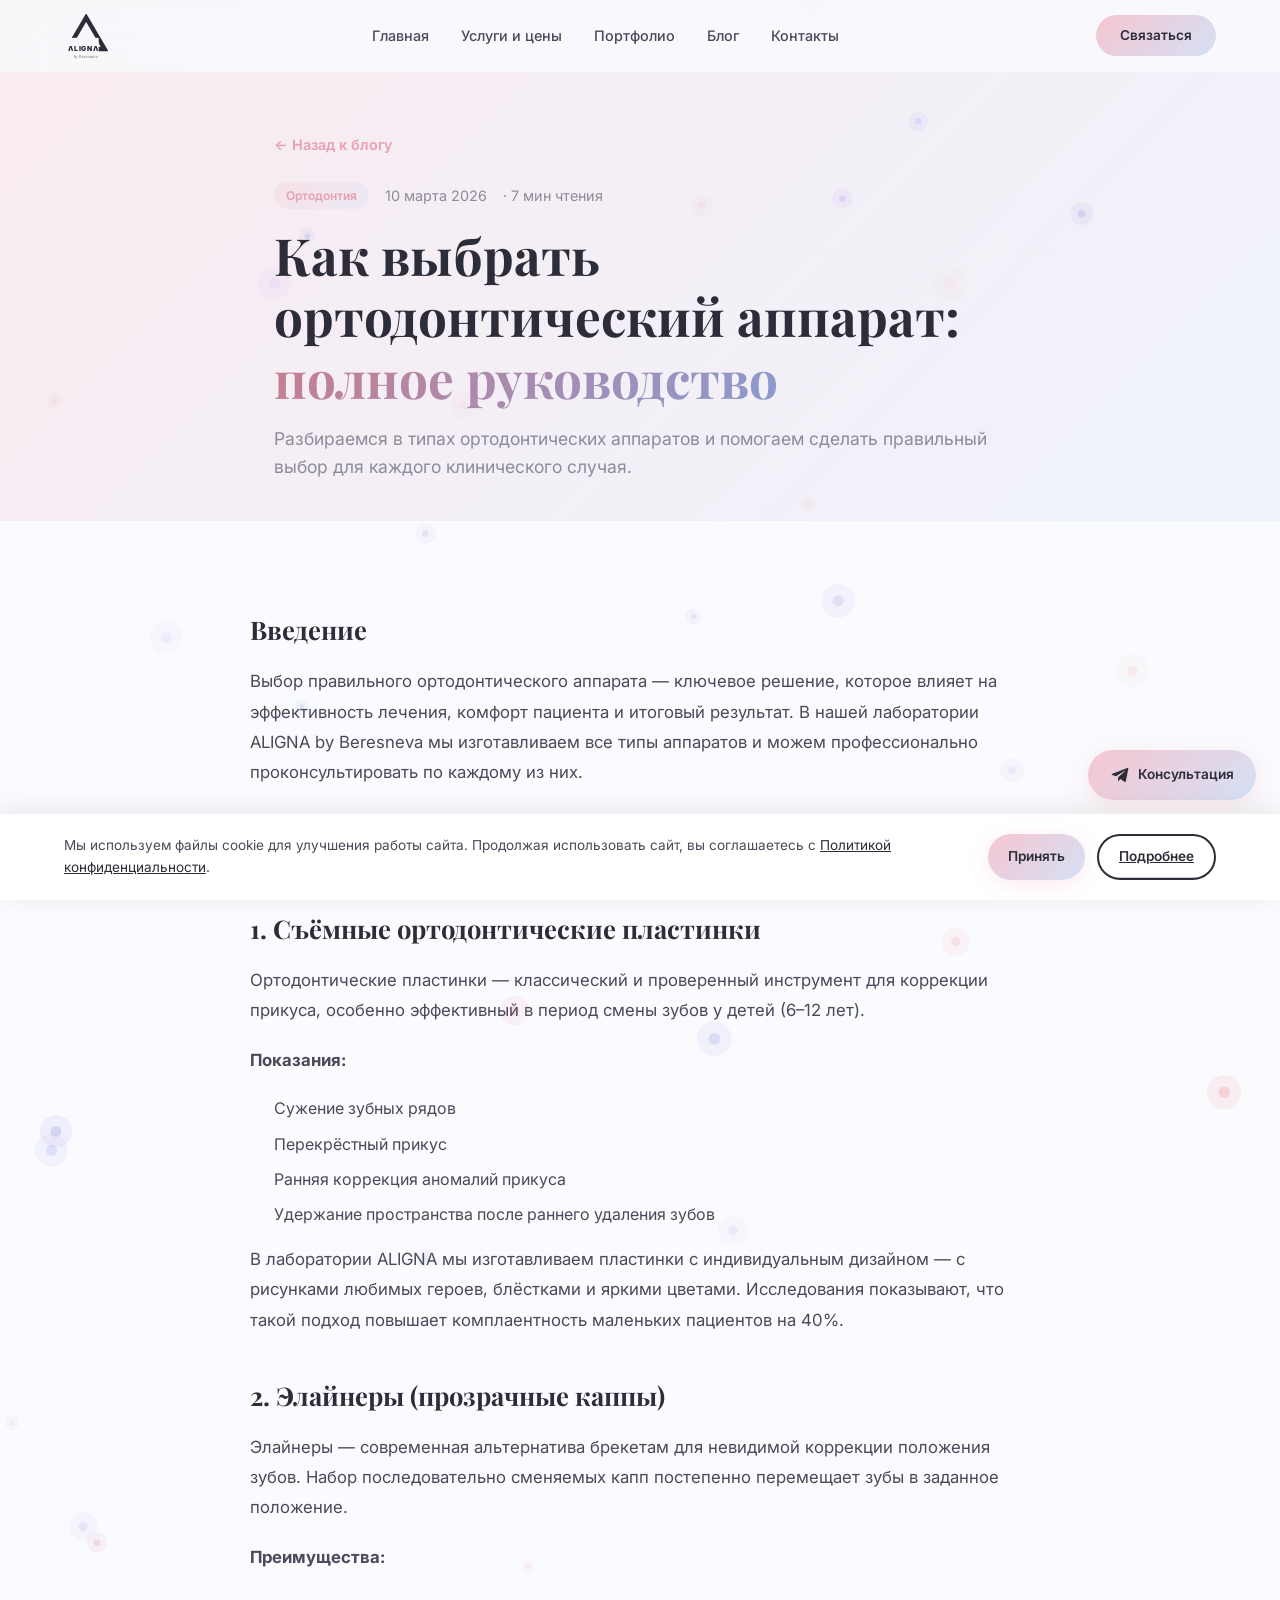
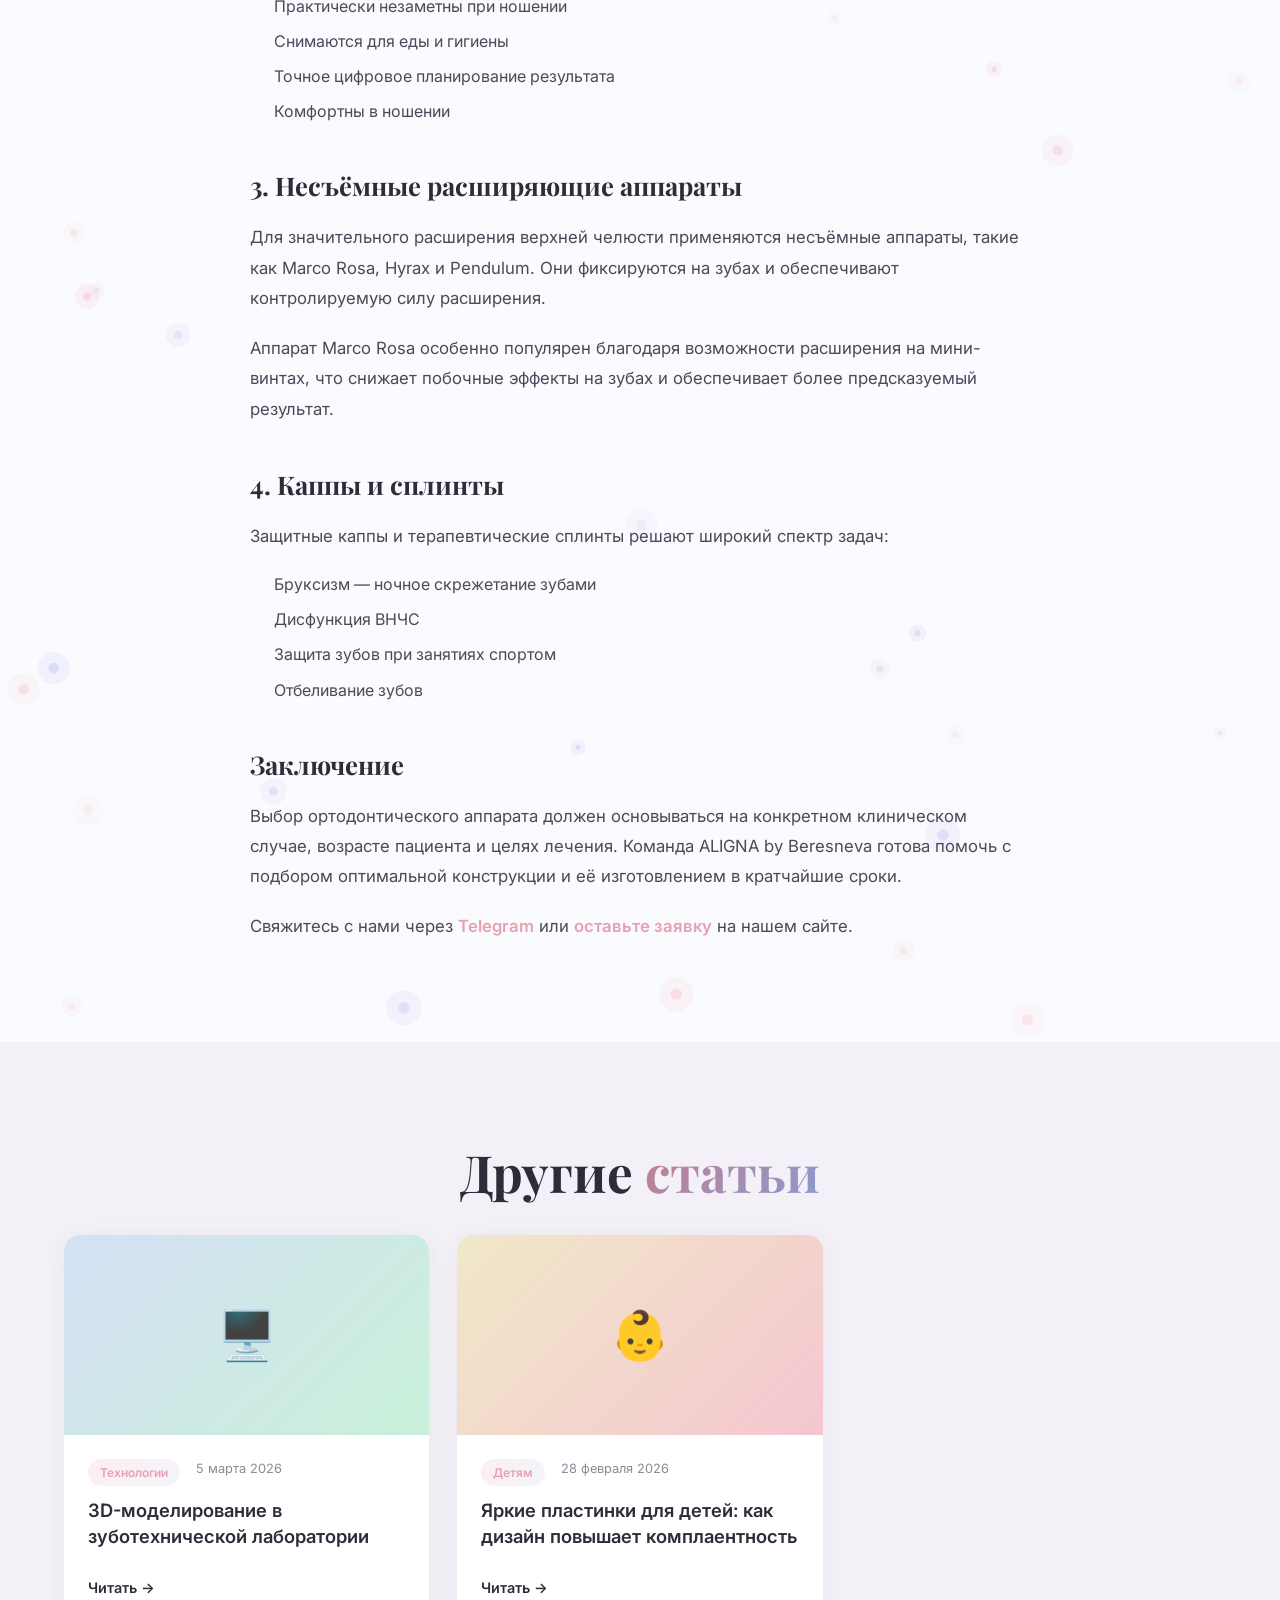
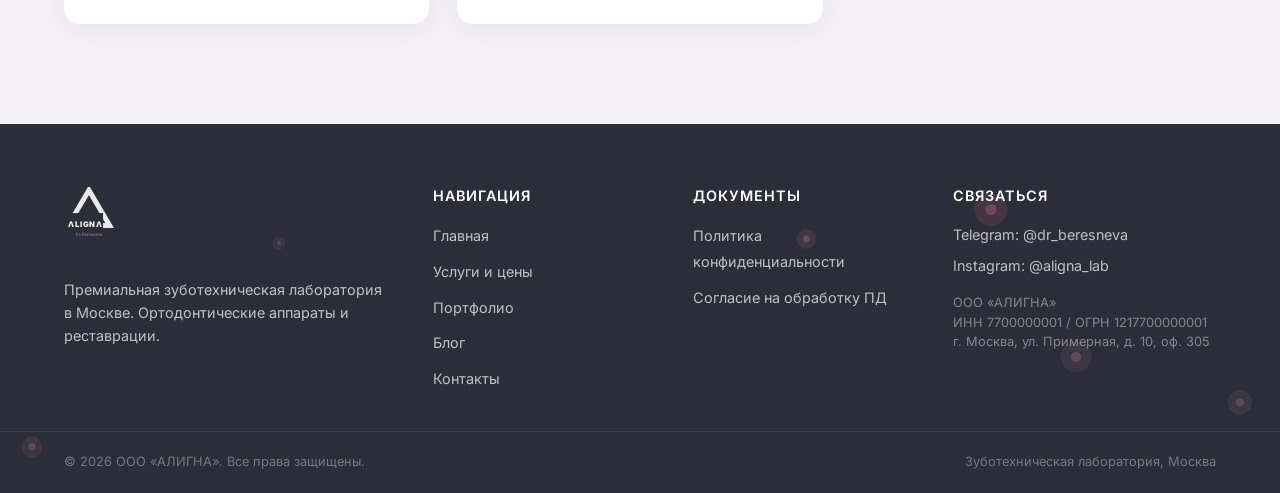
==== commit c126196f: "feat: design new high-quality SVG primary logo and deploy globally including favicon" ====
--- a/blog-post.html
+++ b/blog-post.html
@@ -6,6 +6,7 @@
     <title>Как выбрать ортодонтический аппарат — Блог ALIGNA</title>
     <meta name="description" content="Полное руководство по выбору ортодонтического аппарата. Сравниваем элайнеры, пластинки и несъёмные аппараты для разных клинических случаев.">
     <link rel="stylesheet" href="styles.css">
+    <link rel="icon" type="image/svg+xml" href="favicon.svg">
 </head>
 <body>
     <div class="preloader" id="preloader"><div class="preloader-spinner"></div></div>
--- a/styles.css
+++ b/styles.css
@@ -110,14 +110,41 @@
     background: var(--gradient);
     color: var(--dark);
     box-shadow: 0 4px 20px rgba(245,198,208,0.35);
-}
-.btn-primary:hover { transform: translateY(-2px); box-shadow: var(--shadow-glow); }
+    position: relative;
+    overflow: hidden;
+}
+.btn-primary::after {
+    content: '';
+    position: absolute;
+    top: -50%; left: -50%;
+    width: 200%; height: 200%;
+    background: linear-gradient(90deg, transparent, rgba(255,255,255,0.3), transparent);
+    transform: rotate(45deg) translateX(-200%);
+    transition: none;
+}
+.btn-primary:hover::after {
+    transform: rotate(45deg) translateX(100%);
+    transition: transform 0.6s ease;
+}
+.btn-primary:hover { transform: translateY(-3px); box-shadow: 0 8px 32px rgba(245,198,208,0.5); }
 .btn-outline {
     border: 2px solid var(--dark);
     color: var(--dark);
     background: transparent;
-}
-.btn-outline:hover { background: var(--dark); color: var(--white); }
+    position: relative;
+    overflow: hidden;
+}
+.btn-outline::after {
+    content: '';
+    position: absolute;
+    inset: 0;
+    background: var(--dark);
+    transform: translateY(100%);
+    transition: transform 0.35s cubic-bezier(0.4,0,0.2,1);
+    z-index: -1;
+}
+.btn-outline:hover { color: var(--white); }
+.btn-outline:hover::after { transform: translateY(0); }
 .btn-header {
     padding: 10px 24px;
     background: var(--gradient);
@@ -125,12 +152,42 @@
     border-radius: 50px;
     font-weight: 600;
     font-size: 0.85rem;
+    position: relative;
+    overflow: hidden;
+}
+.btn-header::after {
+    content: '';
+    position: absolute;
+    top: -50%; left: -50%;
+    width: 200%; height: 200%;
+    background: linear-gradient(90deg, transparent, rgba(255,255,255,0.3), transparent);
+    transform: rotate(45deg) translateX(-200%);
+    transition: none;
+}
+.btn-header:hover::after {
+    transform: rotate(45deg) translateX(100%);
+    transition: transform 0.6s ease;
 }
 .btn-header:hover { transform: translateY(-1px); box-shadow: var(--shadow-glow); }
 .btn-sm { padding: 10px 20px; font-size: 0.85rem; }
 .btn-white {
     background: var(--white);
     color: var(--dark);
+    position: relative;
+    overflow: hidden;
+}
+.btn-white::after {
+    content: '';
+    position: absolute;
+    top: -50%; left: -50%;
+    width: 200%; height: 200%;
+    background: linear-gradient(90deg, transparent, rgba(245,198,208,0.3), transparent);
+    transform: rotate(45deg) translateX(-200%);
+    transition: none;
+}
+.btn-white:hover::after {
+    transform: rotate(45deg) translateX(100%);
+    transition: transform 0.6s ease;
 }
 .btn-white:hover { transform: translateY(-2px); box-shadow: var(--shadow-lg); }
 
@@ -259,7 +316,7 @@
 .hero-content {
     position: relative;
     z-index: 2;
-    max-width: 700px;
+    max-width: 55%; /* Prevents text from overlapping the absolute right image */
 }
 .hero-label {
     display: inline-block;
@@ -297,11 +354,11 @@
 .hero-actions { display: flex; gap: 16px; flex-wrap: wrap; }
 .hero-image {
     position: absolute;
-    right: 2%;
+    right: 4%;
     top: 55%;
     transform: translateY(-50%);
-    width: 38%;
-    max-width: 480px;
+    width: 32%;
+    max-width: 420px;
     z-index: 1;
     border-radius: var(--radius-lg);
     overflow: hidden;
@@ -950,15 +1007,54 @@
     box-shadow: 0 6px 24px rgba(245,198,208,0.4);
     transition: var(--transition);
     text-decoration: none;
+    animation: telegramPulse 3s ease-in-out infinite;
+}
+@keyframes telegramPulse {
+    0%, 100% { box-shadow: 0 6px 24px rgba(245,198,208,0.4); }
+    50% { box-shadow: 0 6px 36px rgba(245,198,208,0.8), 0 0 60px rgba(213,224,245,0.3); }
 }
 .floating-telegram:hover {
-    transform: translateY(-3px) scale(1.03);
-    box-shadow: 0 8px 32px rgba(245,198,208,0.6);
+    transform: translateY(-3px) scale(1.05);
+    box-shadow: 0 8px 40px rgba(245,198,208,0.7);
+    animation: none;
 }
 .floating-telegram svg {
     width: 20px;
     height: 20px;
     flex-shrink: 0;
+}
+
+/* ── Page Decorative Images ── */
+.page-images-row {
+    display: flex;
+    justify-content: center;
+    gap: 24px;
+    margin-top: 48px;
+    max-width: 900px;
+    margin-left: auto;
+    margin-right: auto;
+}
+.page-image {
+    flex: 1;
+    min-width: 0;
+    border-radius: var(--radius);
+    overflow: hidden;
+    box-shadow: var(--shadow);
+    aspect-ratio: 16/10;
+    transition: var(--transition);
+}
+.page-image:hover {
+    transform: translateY(-4px);
+    box-shadow: var(--shadow-lg);
+}
+.page-image img {
+    width: 100%;
+    height: 100%;
+    object-fit: cover;
+    transition: transform 0.5s ease;
+}
+.page-image:hover img {
+    transform: scale(1.05);
 }
 
 /* ── Page Header for Inner Pages ── */
@@ -1016,3 +1112,253 @@
     .filter-bar { gap: 8px; }
     .filter-btn { padding: 8px 16px; font-size: 0.8rem; }
 }
+
+/* ── Calculator ── */
+.calc-card {
+    display: flex;
+    flex-wrap: wrap;
+    background: var(--white);
+    border-radius: var(--radius-lg);
+    overflow: hidden;
+    box-shadow: var(--shadow-lg);
+    border: 1px solid rgba(0,0,0,0.03);
+}
+.calc-content {
+    flex: 2;
+    padding: 40px;
+    min-width: 320px;
+}
+.calc-result {
+    flex: 1;
+    background: var(--gradient-soft);
+    padding: 40px;
+    display: flex;
+    flex-direction: column;
+    justify-content: center;
+    border-left: 1px solid rgba(0,0,0,0.03);
+    min-width: 250px;
+}
+.calc-result-label {
+    font-size: 1rem;
+    color: var(--gray);
+    margin-bottom: 8px;
+    text-align: center;
+}
+.calc-result-value {
+    font-family: var(--font-display);
+    font-size: 2.5rem;
+    font-weight: 700;
+    color: var(--pink-dark);
+    text-align: center;
+    margin-bottom: 24px;
+}
+@media (max-width: 768px) {
+    .calc-content {
+        padding: 32px 24px;
+        min-width: 100%;
+    }
+    .calc-result {
+        padding: 32px 24px;
+        border-left: none;
+        border-top: 1px solid rgba(0,0,0,0.03);
+        min-width: 100%;
+    }
+}
+@media (max-width: 480px) {
+    .calc-content, .calc-result {
+        padding: 24px 16px;
+    }
+    .calc-result-value {
+        font-size: 2rem;
+    }
+}
+
+/* ── FAQ Accordion ── */
+.faq-list {
+    display: flex;
+    flex-direction: column;
+    gap: 16px;
+}
+.faq-item {
+    background: var(--white);
+    border: 1px solid rgba(0,0,0,0.05);
+    border-radius: var(--radius);
+    overflow: hidden;
+    transition: var(--transition);
+}
+.faq-item:hover {
+    border-color: var(--pink-dark);
+}
+.faq-question {
+    width: 100%;
+    text-align: left;
+    padding: 24px;
+    font-size: 1.1rem;
+    font-weight: 600;
+    color: var(--dark);
+    background: none;
+    border: none;
+    cursor: pointer;
+    display: flex;
+    justify-content: space-between;
+    align-items: center;
+}
+.faq-icon {
+    font-size: 1.5rem;
+    color: var(--pink);
+    transition: transform 0.3s ease;
+}
+.faq-answer {
+    max-height: 0;
+    overflow: hidden;
+    transition: max-height 0.4s ease, padding 0.4s ease;
+    background: rgba(250,251,254,0.5);
+}
+.faq-answer p {
+    color: var(--gray);
+    line-height: 1.6;
+    margin: 0;
+    padding: 0 24px;
+}
+.faq-item.active .faq-icon {
+    transform: rotate(45deg);
+    color: var(--pink-dark);
+}
+.faq-item.active .faq-answer {
+    max-height: 200px;
+    padding-bottom: 24px;
+}
+
+/* ── Testimonials ── */
+.testimonial-card {
+    background: var(--white);
+    border-radius: var(--radius-lg);
+    padding: 32px;
+    box-shadow: var(--shadow);
+    border: 1px solid rgba(0,0,0,0.02);
+    display: flex;
+    flex-direction: column;
+    justify-content: space-between;
+    transition: var(--transition);
+}
+.testimonial-card:hover {
+    transform: translateY(-5px);
+    box-shadow: var(--shadow-lg);
+}
+.testimonial-content {
+    position: relative;
+    margin-bottom: 24px;
+}
+.quote-icon {
+    font-size: 4rem;
+    font-family: serif;
+    color: rgba(226, 172, 185, 0.2);
+    position: absolute;
+    top: -30px;
+    left: -10px;
+    line-height: 1;
+}
+.testimonial-content p {
+    color: var(--gray);
+    line-height: 1.6;
+    font-style: italic;
+    position: relative;
+    z-index: 1;
+}
+.testimonial-author {
+    display: flex;
+    align-items: center;
+    gap: 16px;
+    border-top: 1px solid rgba(0,0,0,0.05);
+    padding-top: 16px;
+}
+.author-info strong {
+    display: block;
+    color: var(--dark);
+    font-weight: 600;
+}
+.author-info span {
+    display: block;
+    font-size: 0.85rem;
+    color: var(--gray-light);
+}
+
+/* ── Before/After Slider ── */
+.ba-slider-container {
+    max-width: 800px;
+    margin: 0 auto;
+}
+.ba-slider {
+    position: relative;
+    width: 100%;
+    overflow: hidden;
+    border-radius: var(--radius-lg);
+    box-shadow: var(--shadow-lg);
+    line-height: 0;
+    aspect-ratio: 16/9;
+}
+.ba-base-img {
+    width: 100%;
+    height: 100%;
+    object-fit: cover;
+    display: block;
+}
+.ba-overlay {
+    position: absolute;
+    top: 0;
+    left: 0;
+    width: 50%;
+    height: 100%;
+    overflow: hidden;
+}
+.ba-overlay img {
+    width: 200%;
+    height: 100%;
+    object-fit: cover;
+    max-width: none;
+}
+.ba-slider-input {
+    position: absolute;
+    top: 0;
+    left: 0;
+    width: 100%;
+    height: 100%;
+    opacity: 0;
+    z-index: 10;
+    cursor: ew-resize;
+}
+.ba-slider-line {
+    position: absolute;
+    top: 0;
+    bottom: 0;
+    left: 50%;
+    width: 4px;
+    background: var(--white);
+    z-index: 5;
+    pointer-events: none;
+    box-shadow: 0 0 10px rgba(0,0,0,0.3);
+    transform: translateX(-50%);
+}
+.ba-slider-button {
+    position: absolute;
+    top: 50%;
+    left: 50%;
+    transform: translate(-50%, -50%);
+    width: 40px;
+    height: 40px;
+    background: var(--white);
+    border-radius: 50%;
+    box-shadow: var(--shadow);
+    z-index: 6;
+    display: flex;
+    align-items: center;
+    justify-content: center;
+    pointer-events: none;
+    color: var(--pink-dark);
+}
+.ba-slider-button svg {
+    width: 16px;
+    height: 16px;
+}
+.ba-slider-button svg:first-child { margin-right: -4px; }
+.ba-slider-button svg:last-child { margin-left: -4px; }
